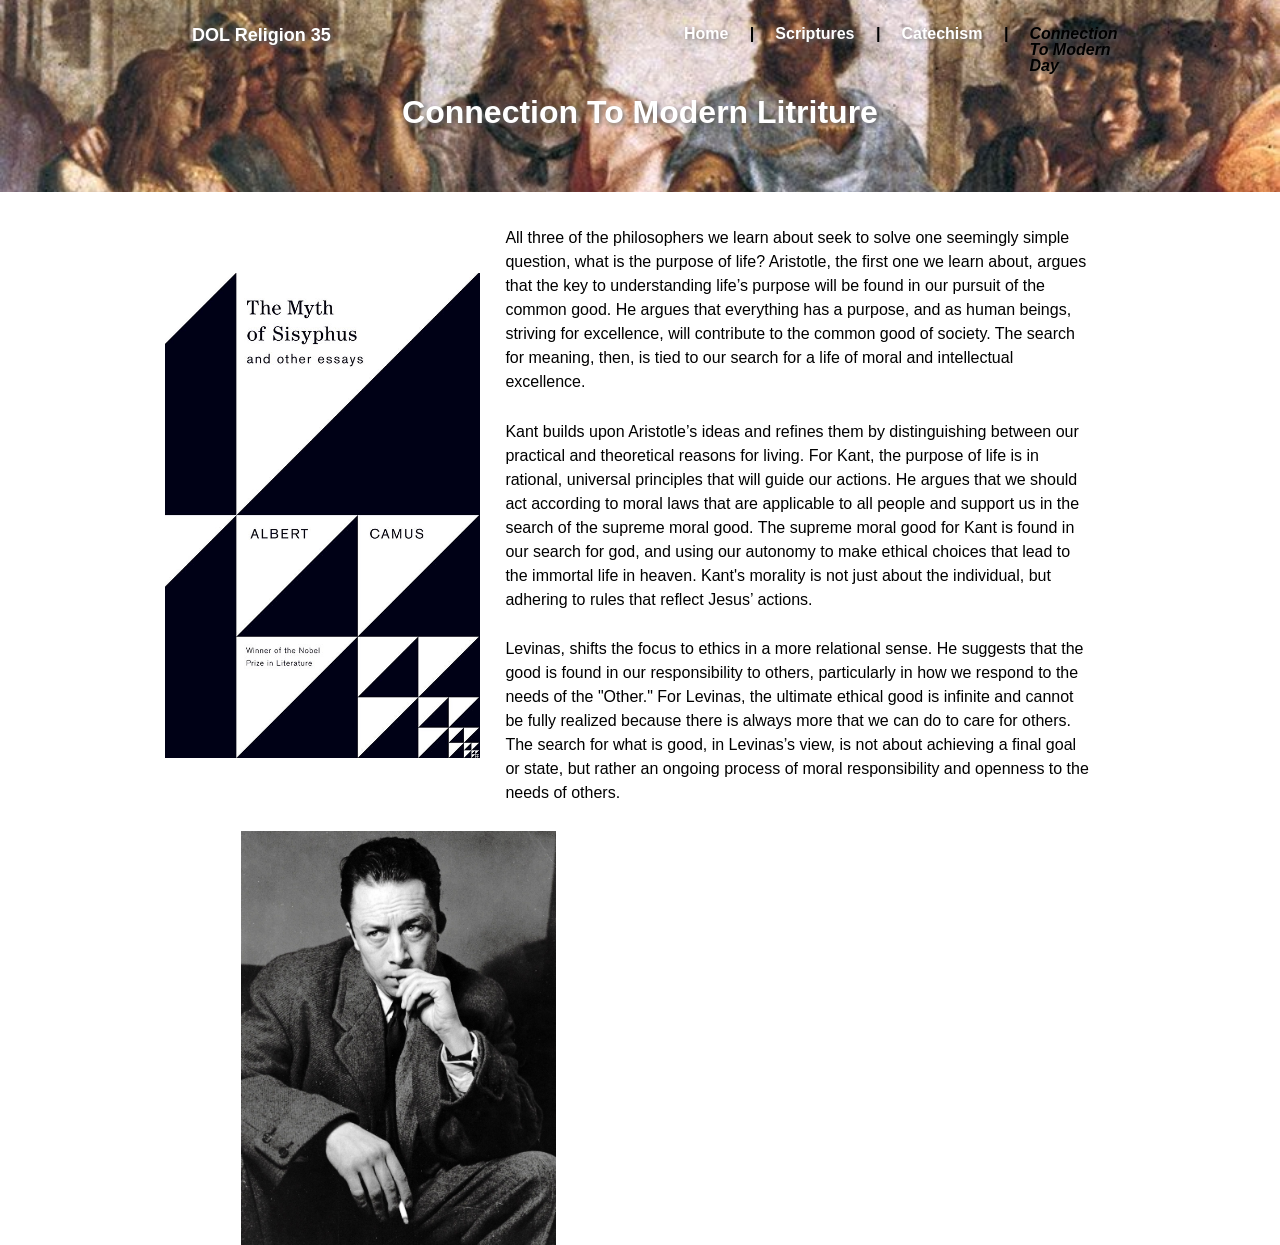
==== pages/Connection.html @ ac6a892e "need words now" ====
<!DOCTYPE html>
<html lang="en">
<head>
    <meta charset="UTF-8">
    <meta name="viewport" content="width=device-width, initial-scale=1.0">
    <link rel="stylesheet" href="../styles/styles.css">
    <link rel="stylesheet" href="../styles/reset.css">
    <title>Document</title>
</head>
<body>
    <header class="flex">
        <img src="../images/Header.jpg" alt="">
        <h2>DOL Religion 35</h2>
        <ul class="flex page-selector">
            <li><a href="../index.html">Home</a></li>
            <li>|</li>
            <li><a href="Scriptures.html">Scriptures</a></li>
            <li>|</li>
            <li><a href="Catechism.html">Catechism</a></li>
            <li>|</li>
            <li>Connection To Modern Day</li>
        </ul>
        <h1>Connection To Modern Litriture</h1>
    </header>
    <main id="Connection">
        <div class="column flex">
            <img src="../images/Myth_of_Sisyphus.jpg" alt="">
            <div>
                <p>
                    All three of the philosophers we learn about seek to solve one seemingly simple question, what is the purpose of life? Aristotle, the first
                    one we learn about, argues that the key to understanding life’s purpose will be found in our pursuit of the common good. He argues that 
                    everything has a purpose, and as human beings, striving for excellence, will contribute to the common good of society. The search for 
                    meaning, then, is tied to our search for a life of moral and intellectual excellence.
                </p>
                <p>
                    Kant builds upon Aristotle’s ideas and refines them by distinguishing between our practical and theoretical reasons for living. For Kant,
                    the purpose of life is in rational, universal principles that will guide our actions. He argues that we should act according to moral laws
                    that are applicable to all people and support us in the search of the supreme moral good. The supreme moral good for Kant is found in our 
                    search for god, and using our autonomy to make ethical choices that lead to the immortal life in heaven. Kant's morality is not just about
                    the individual, but adhering to rules that reflect Jesus’ actions.
                </p>
                <p>
                    Levinas, shifts the focus to ethics in a more relational sense. He suggests that the good is found in our responsibility to others, 
                    particularly in how we respond to the needs of the "Other." For Levinas, the ultimate ethical good is infinite and cannot be fully realized 
                    because there is always more that we can do to care for others. The search for what is good, in Levinas’s view, is not about achieving a 
                    final goal or state, but rather an ongoing process of moral responsibility and openness to the needs of others.
                </p>
            </div>
        </div>

        <div class="column flex">
            <p></p>
            <img src="../images/Albert_Camus.jpg" alt="">
        </div>
    </main>
</body>
</html>
---- styles/styles.css ----
/* Defualts */
main{
    font-family: 'Montserrat', sans-serif;
    background-color: white;
    max-width: 950px;
    margin: 0 auto;
    line-height: 1.5;
    margin-top: 1vh;
}
th{
    text-align: left;
    padding-bottom: 1%;
}

/* Global Classes */
.flex{
    display: flex;
}
.column{
    width: 100%;
}

/* Header and Footer */
header{
    position: relative;
    max-height: 2in;
    font-family: 'Montserrat', sans-serif;
    text-shadow: 0.1em 0.1em 0.3em dimgray;
}
header img{
    object-fit: cover;
    background-position: 10vh;
    width: 100%;
}
header h2{
    font-family: 'Montserrat', sans-serif;
    font-size: large;
    font-weight: bolder;
    position: absolute;
    margin-top: 2%;
    left: 15%;
    color: white;
}
header h1{
    font-family: 'Montserrat', sans-serif;
    position: absolute;
    font-size: xx-large;
    font-weight: bolder;
    text-align: center;
    width: 100%; 
    left: 0px;
    top: 50%;
    color: white;
}
header ul{
    position: absolute;
    right: 15%;
    margin-top: 2%;
    max-height: 1em;
}
header li{
    font-family: 'Montserrat', sans-serif;
    font-size: medium;
    margin-left: 5%;
    margin-top: auto;
    margin-bottom: auto;
    font-style: oblique;
    font-weight: bold;
}
header a{
    font-style: normal;
    color: white;
    text-decoration: none;
}
header a:hover{
    font-weight: bolder;
}

/* Index page */
#index img{
    object-fit: cover;
    width: 20vh;
    height: 30vh;
}
#index .column{
    margin-bottom: 3%;
}
#index p{
    min-width: 607px;
    margin: 4%;
}
#index table{
    padding-top: 19%;
}

/* Scriputre page */
#Scriptures img{
    object-fit: contain;
    width: 45%;

}
#Scriptures p{
    width: 55%;
    margin-left: 2%;
}

/* Catechism Page */
#Catechism img{
    object-fit: cover;
    max-height: 1in;
}
#Catechism h4{
    width: 45%;
    margin-top: 2%;
    list-style-type: none;
    font-weight: normal;
}
#Catechism p{
    width: 55%;
    margin-top: 2%;
    margin-left: 2%;
}
#Catechism li{
    padding-left: 20px;
    margin-top: 1%;
}

/* Connection Page */
#Connection img{
    object-fit: contain;
    width: 35vh;
}
#Connection p{
    margin: 4%;
}
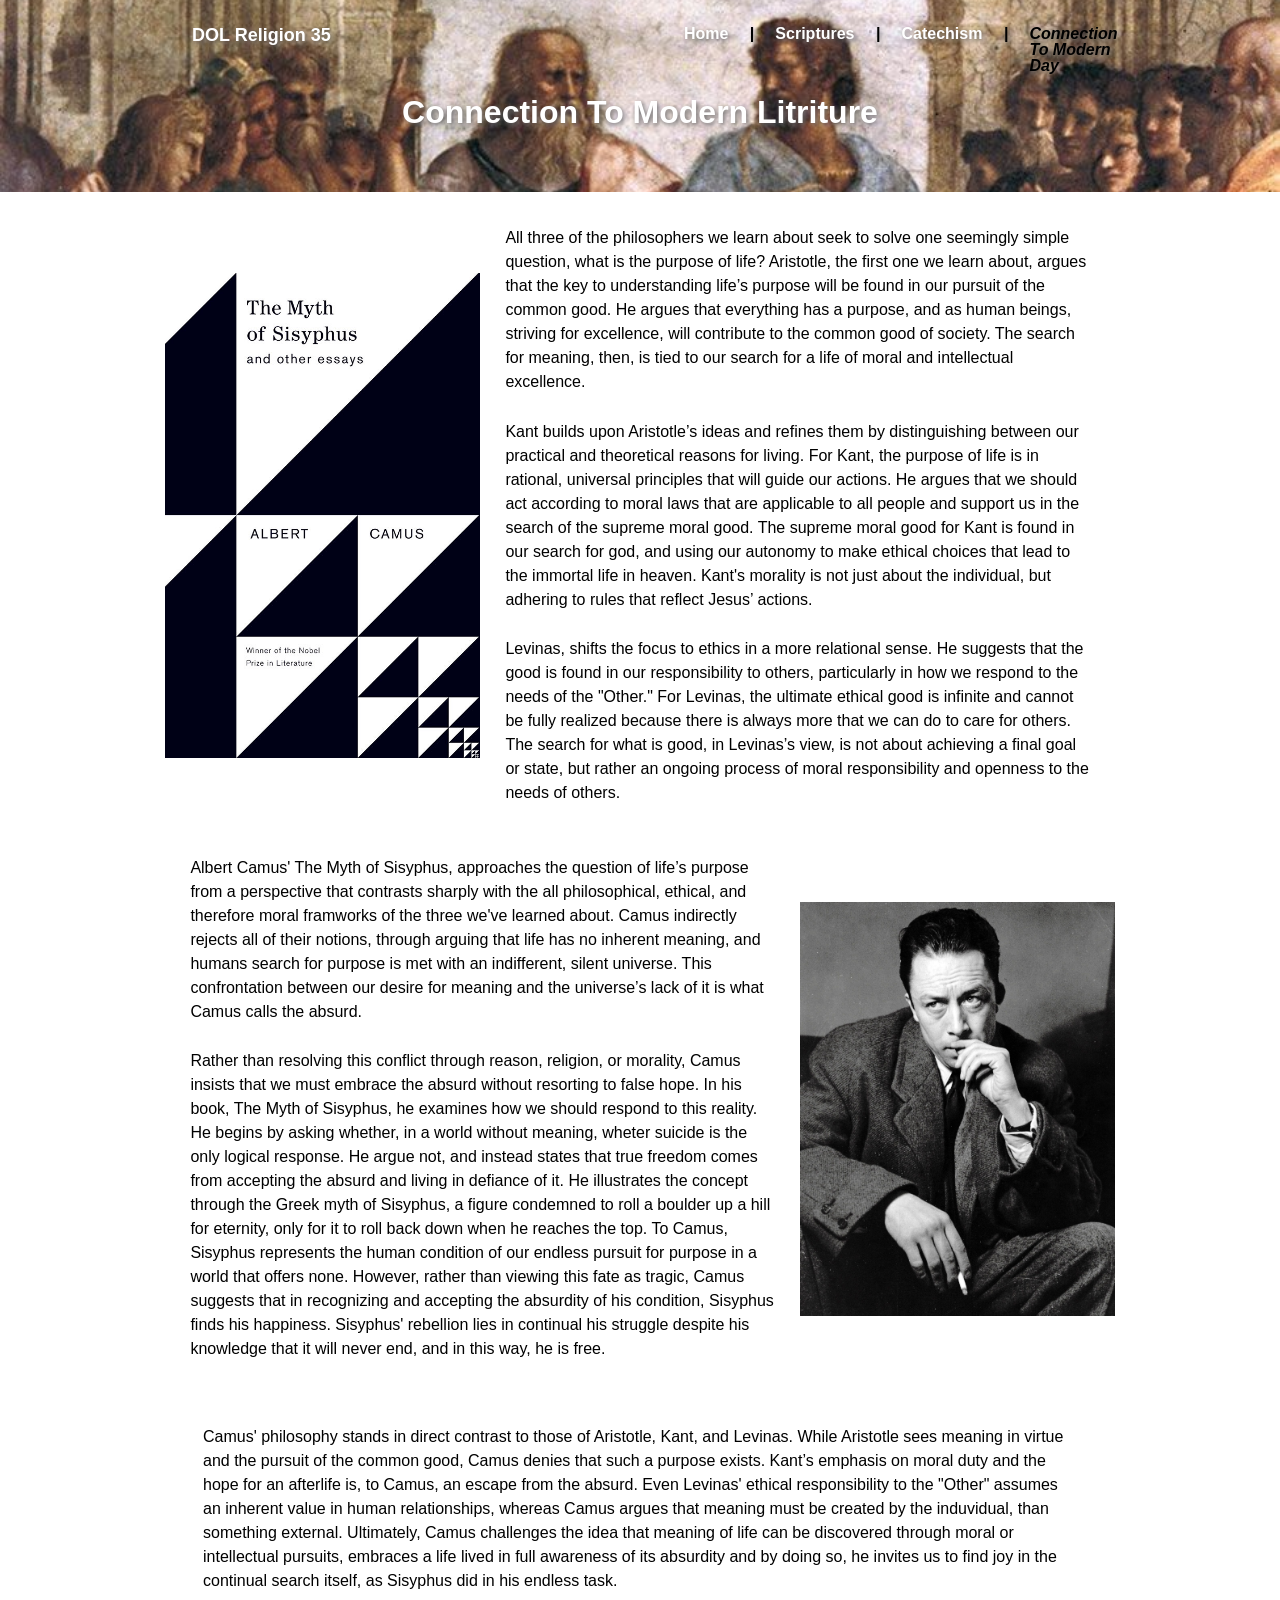
==== commit 18e30e3c: "done i think" ====
--- a/pages/Connection.html
+++ b/pages/Connection.html
@@ -49,9 +49,37 @@
         </div>
 
         <div class="column flex">
-            <p></p>
+            
+            <div>
+                <p>
+                    Albert Camus' The Myth of Sisyphus, approaches the question of life’s purpose from a perspective that contrasts sharply 
+                    with the all philosophical, ethical, and therefore moral framworks of the three we've learned about. Camus indirectly rejects all 
+                    of their notions, through arguing that life has no inherent meaning, and humans search for purpose is met with an indifferent, silent universe. 
+                    This confrontation between our desire for meaning and the universe’s lack of it is what Camus calls the absurd.
+                </p>
+                <p>
+                    Rather than resolving this conflict through reason, religion, or morality, Camus insists that we must embrace the absurd without 
+                    resorting to false hope. In his book, The Myth of Sisyphus, he examines how we should respond to this reality. He begins by asking whether,
+                    in a world without meaning, wheter suicide is the only logical response. He argue not, and instead states that true freedom comes 
+                    from accepting the absurd and living in defiance of it. He illustrates the concept through the Greek myth of Sisyphus, a figure 
+                    condemned to roll a boulder up a hill for eternity, only for it to roll back down when he reaches the top. To Camus, Sisyphus
+                    represents the human condition of our endless pursuit for purpose in a world that offers none. However, rather than viewing this fate
+                    as tragic, Camus suggests that in recognizing and accepting the absurdity of his condition, Sisyphus finds his happiness. Sisyphus' rebellion
+                    lies in continual his struggle despite his knowledge that it will never end, and in this way, he is free.
+                </p>
+            </div>
             <img src="../images/Albert_Camus.jpg" alt="">
         </div>
+
+        <p>
+            Camus' philosophy stands in direct contrast to those of Aristotle, Kant, and Levinas. While Aristotle sees meaning in virtue and 
+            the pursuit of the common good, Camus denies that such a purpose exists. Kant’s emphasis on moral duty and the hope for an afterlife
+            is, to Camus, an escape from the absurd. Even Levinas' ethical responsibility to the "Other" assumes an inherent value in human 
+            relationships, whereas Camus argues that meaning must be created by the induvidual, than something external. Ultimately, Camus 
+            challenges the idea that meaning of life can be discovered through moral or intellectual pursuits, embraces a life lived in full
+            awareness of its absurdity and by doing so, he invites us to find joy in the continual search itself, as Sisyphus did in his
+            endless task.
+        </p>
     </main>
 </body>
 </html>
--- a/styles/styles.css
+++ b/styles/styles.css
@@ -1,6 +1,11 @@
 /* Defualts */
+body{
+    /* background-color: dimgray; */
+    /* color: floralwhite; */
+}
 main{
     font-family: 'Montserrat', sans-serif;
+    /* background-color: dimgray; */
     background-color: white;
     max-width: 950px;
     margin: 0 auto;
@@ -56,16 +61,15 @@
     position: absolute;
     right: 15%;
     margin-top: 2%;
-    max-height: 1em;
 }
 header li{
     font-family: 'Montserrat', sans-serif;
     font-size: medium;
+    margin: auto;
     margin-left: 5%;
-    margin-top: auto;
-    margin-bottom: auto;
     font-style: oblique;
     font-weight: bold;
+    max-height: 1em;
 }
 header a{
     font-style: normal;
@@ -81,27 +85,37 @@
     object-fit: cover;
     width: 20vh;
     height: 30vh;
+    margin: auto;
 }
 #index .column{
     margin-bottom: 3%;
 }
 #index p{
     min-width: 607px;
-    margin: 4%;
+    padding: 4%;
 }
 #index table{
-    padding-top: 19%;
+    margin-top: 20%;
+    margin: 5%;
+}
+#index tr{
+    background-color: whitesmoke;
 }
 
 /* Scriputre page */
+#Scriptures .column{
+    margin-bottom: 2%;
+}
 #Scriptures img{
-    object-fit: contain;
+    object-fit: cover;
     width: 45%;
-
+    max-height: 690px;
 }
 #Scriptures p{
     width: 55%;
+    margin: auto;
     margin-left: 2%;
+
 }
 
 /* Catechism Page */
